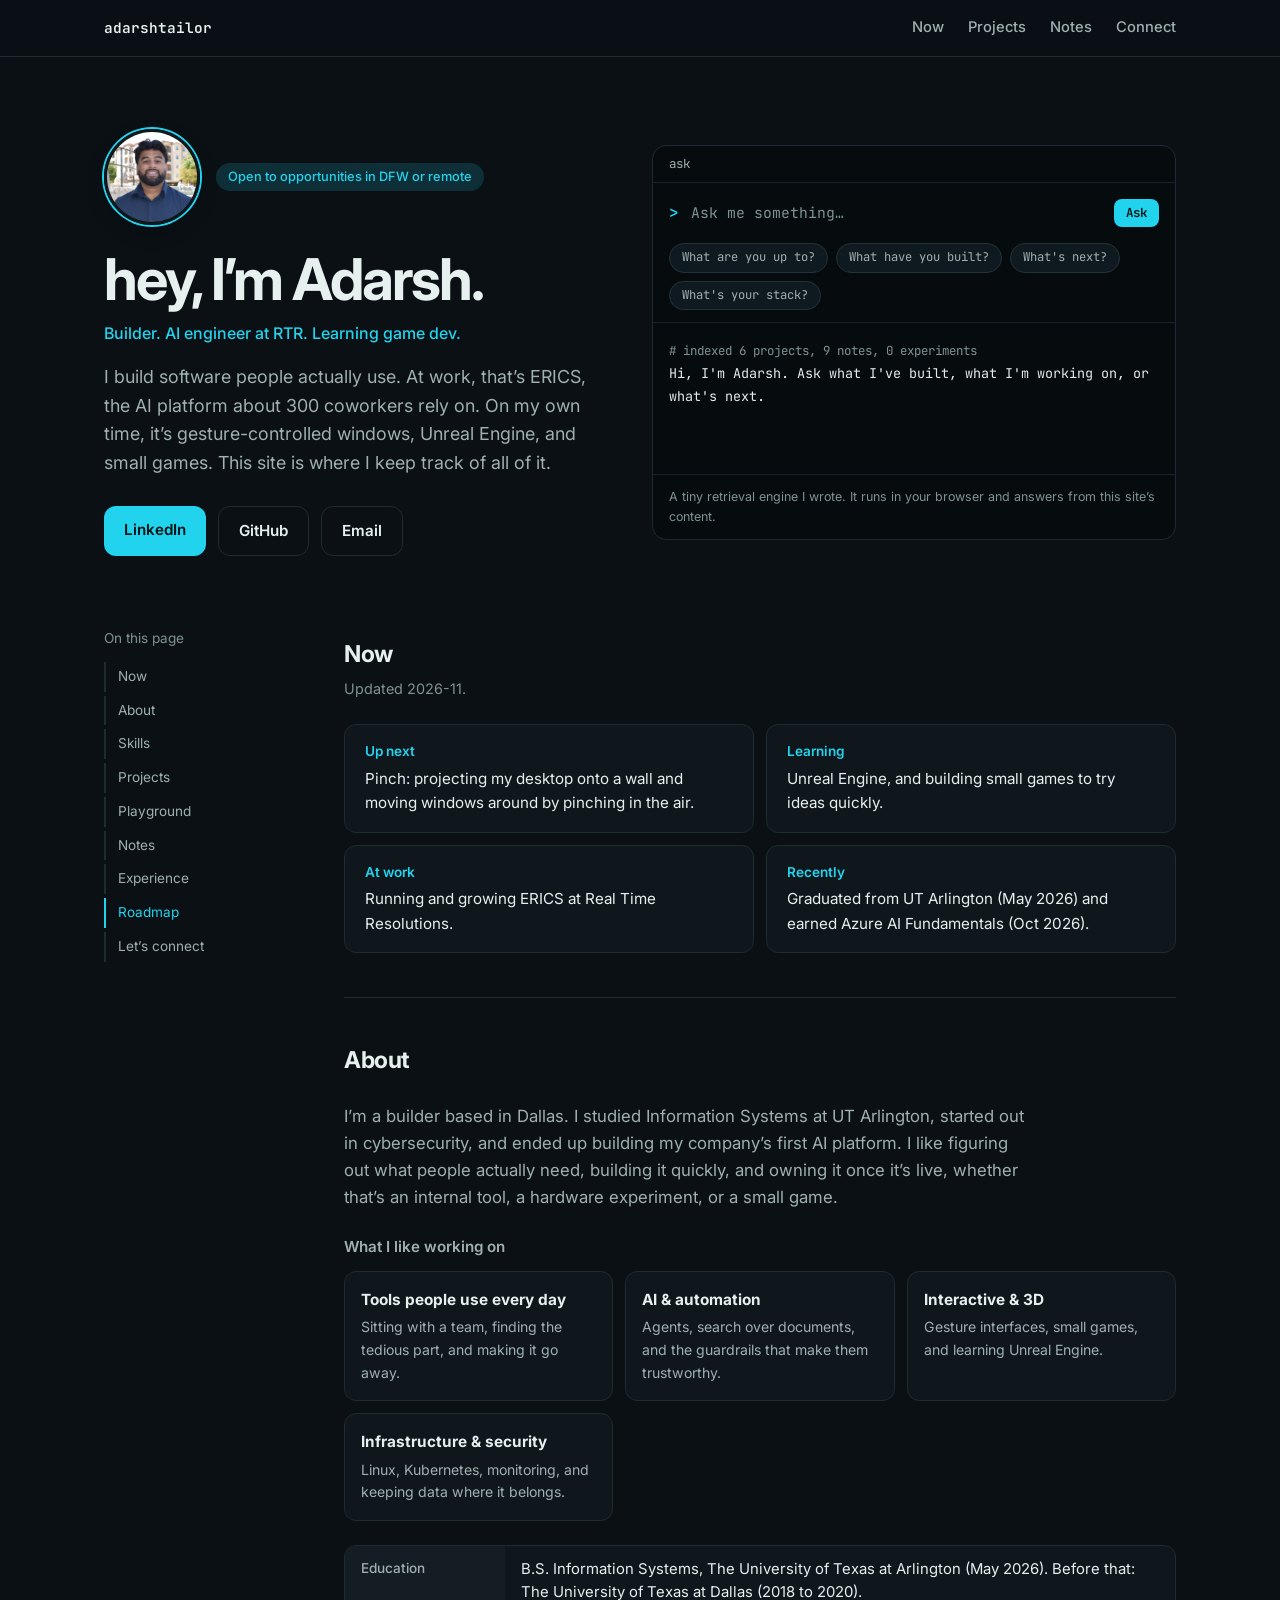
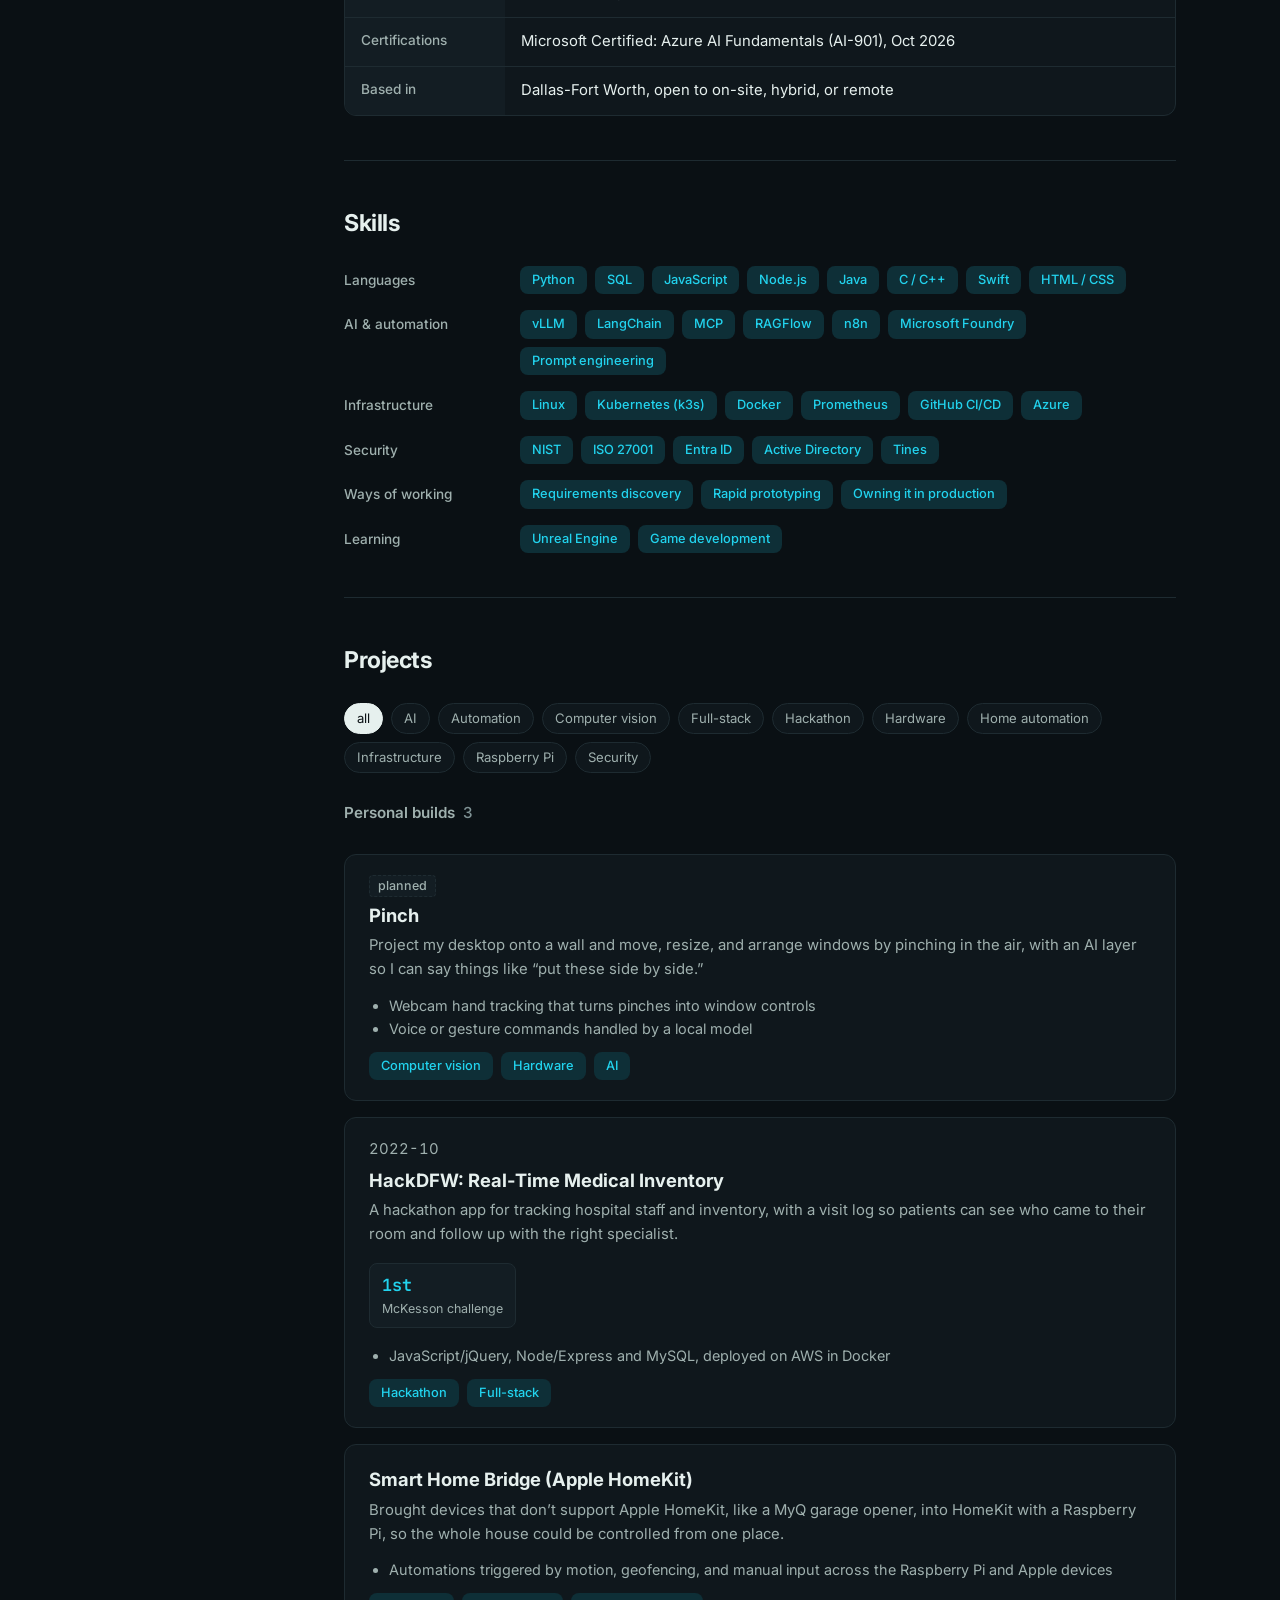
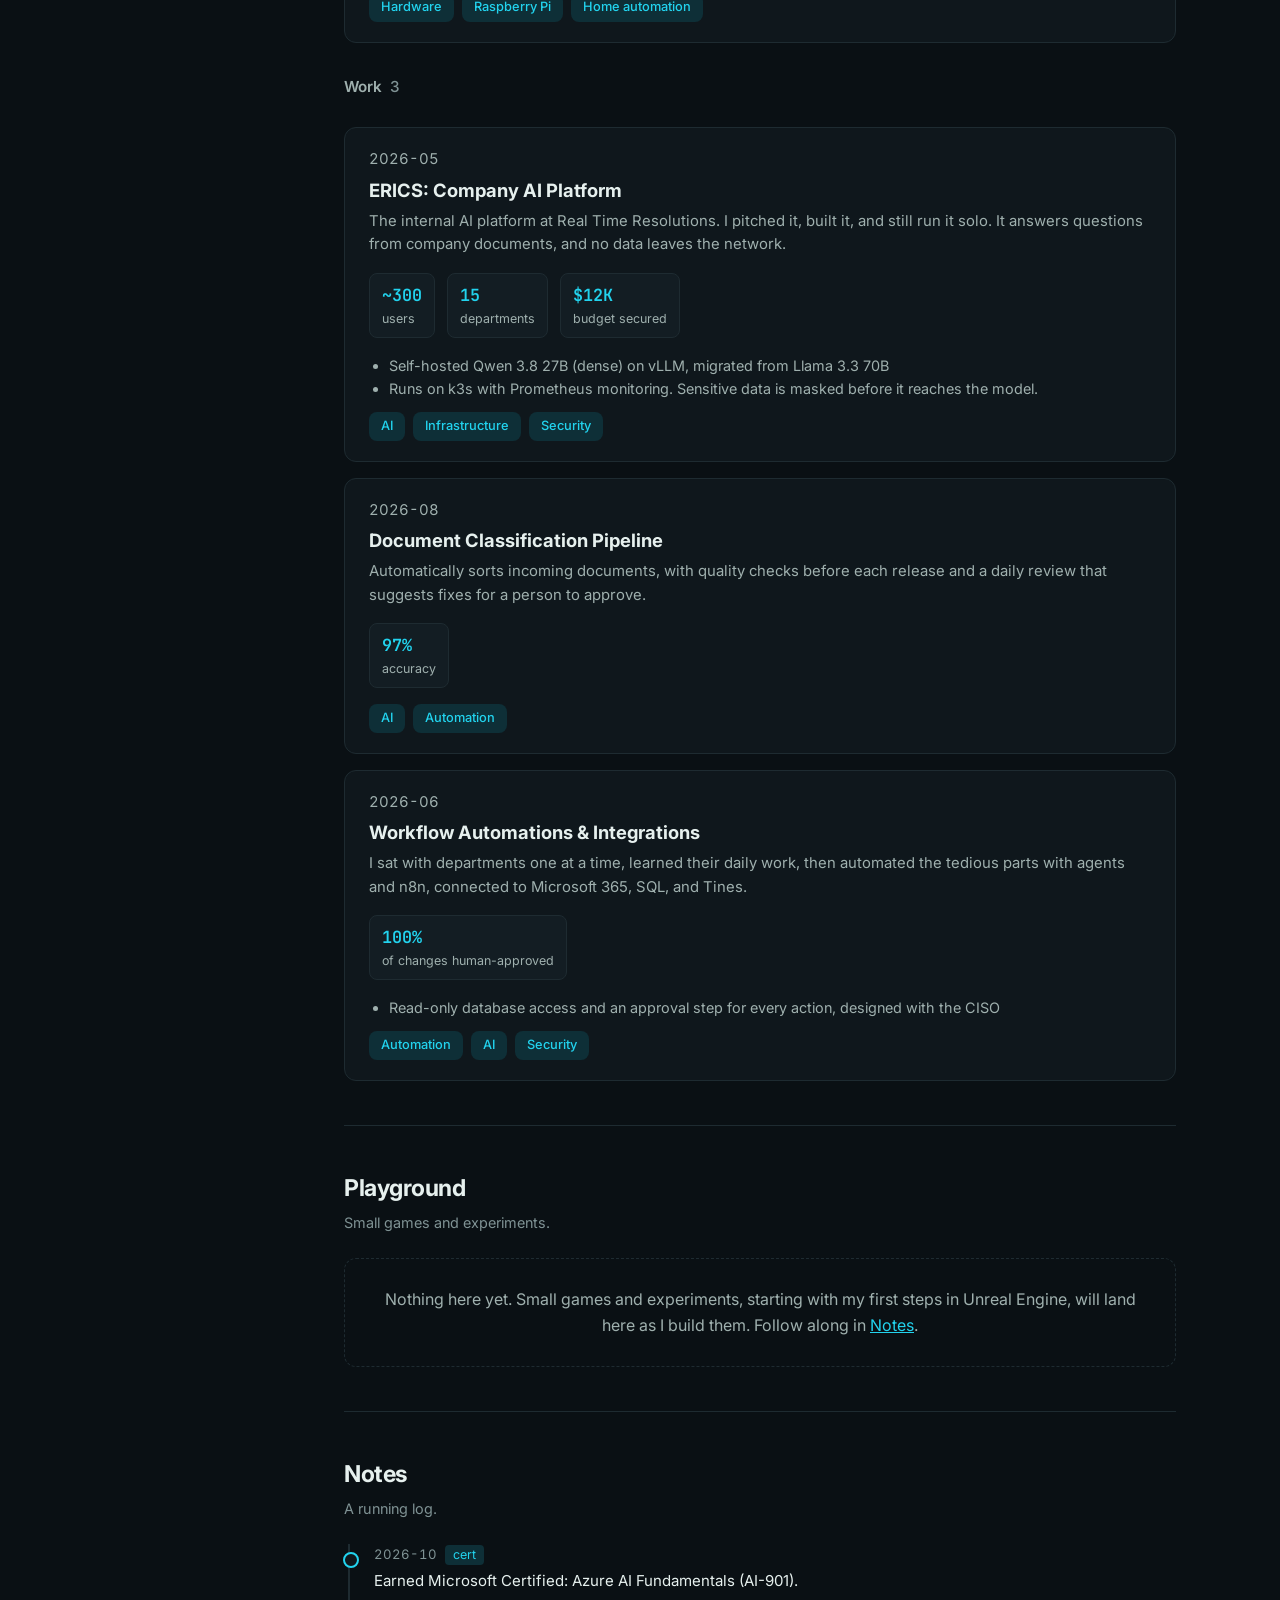
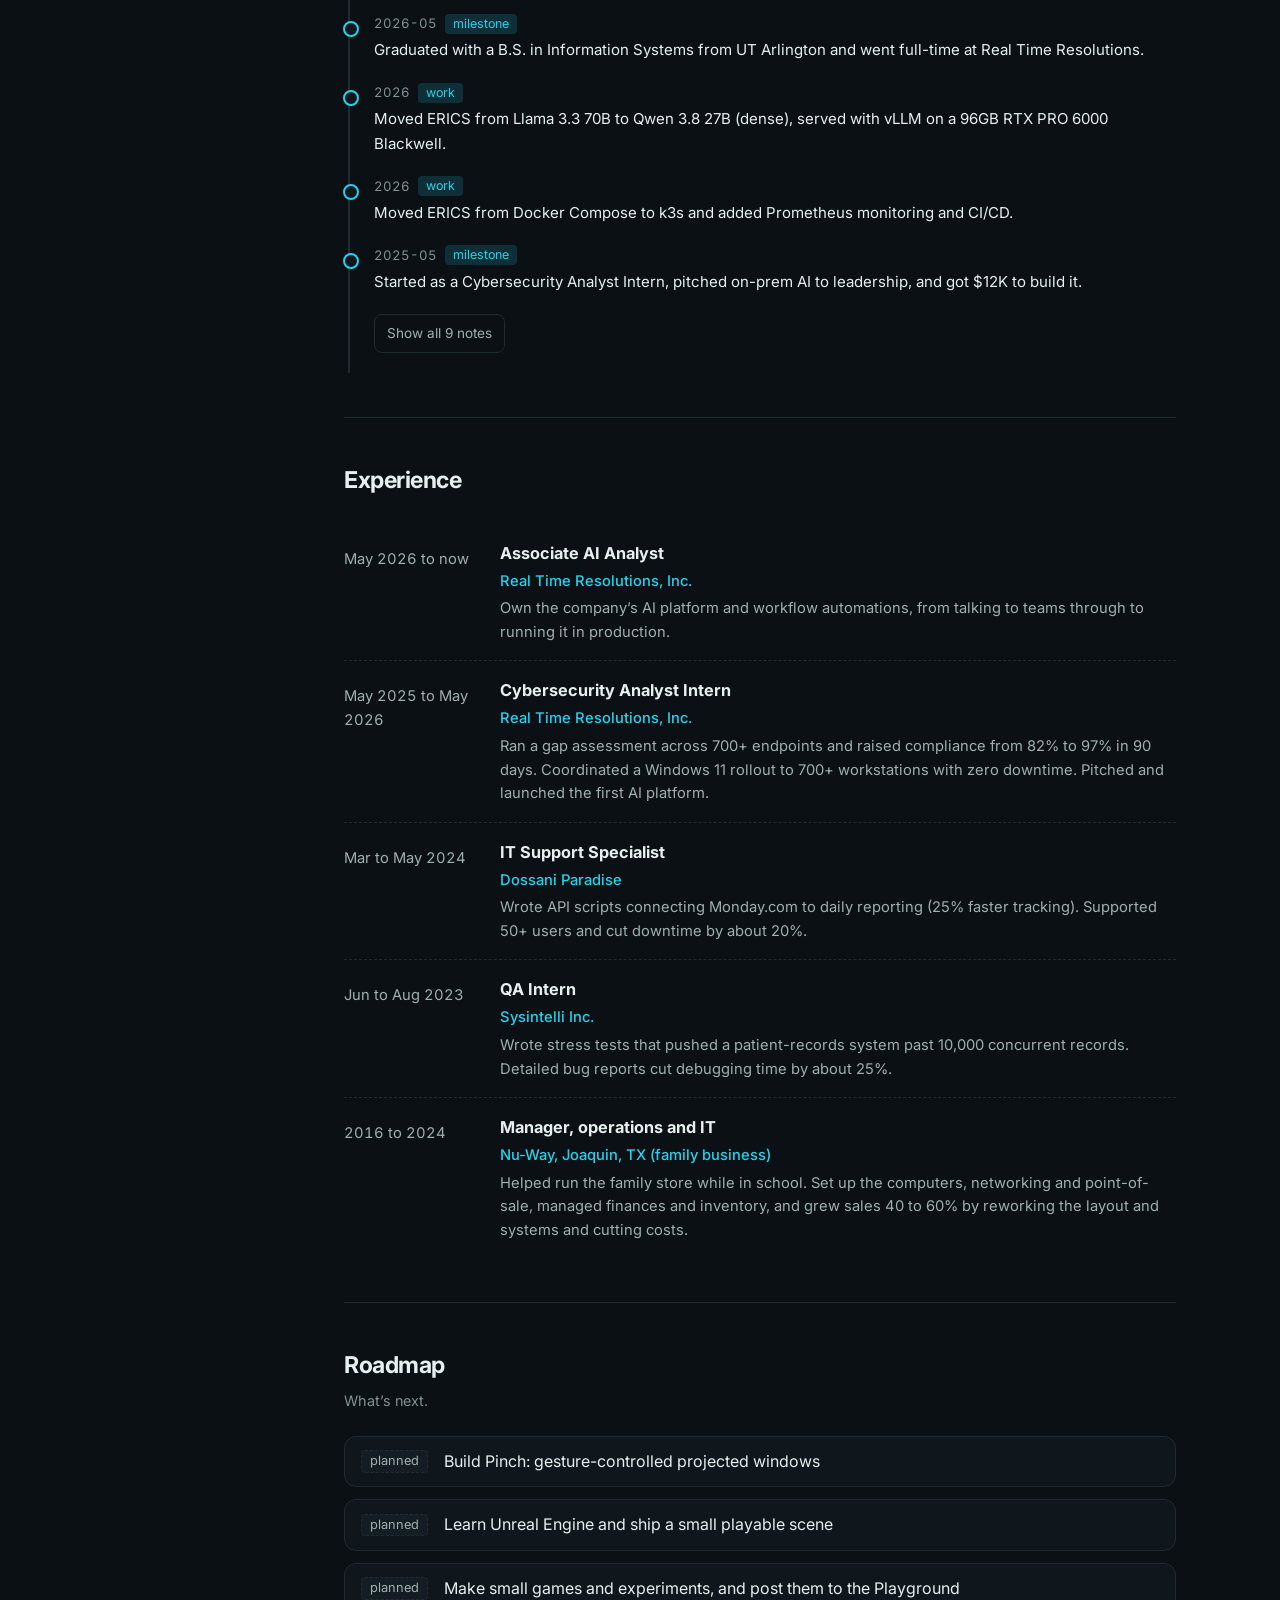
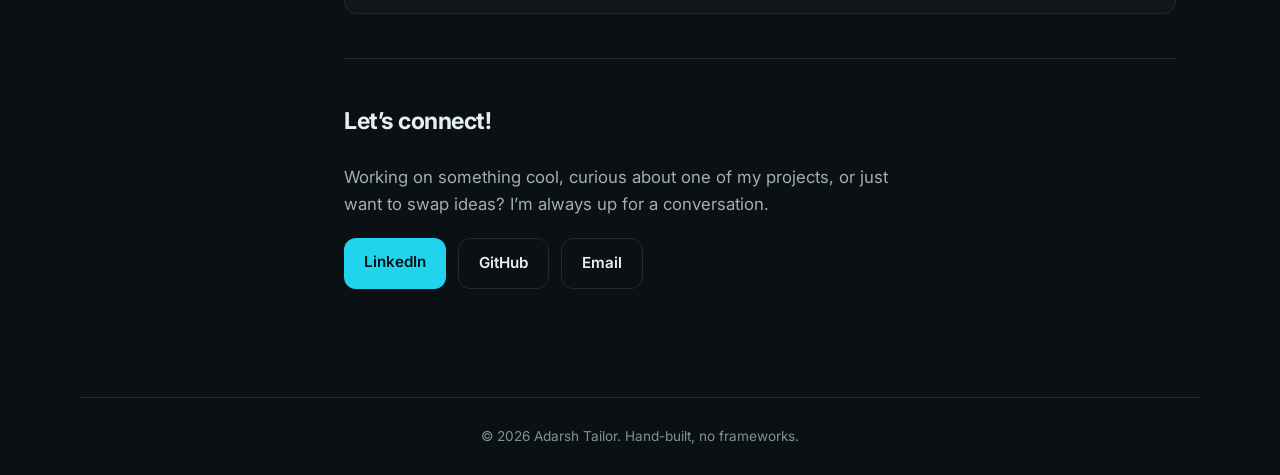
==== template.html @ b3901b2b "Personal site: projects, notes, and what I'm building Plain HTML/CSS/JS. Content lives in data.js; `" ====
<!DOCTYPE html>
<html lang="en">
<head>
  <meta charset="UTF-8" />
  <meta name="theme-color" content="#0a1014" />
  <meta name="viewport" content="width=device-width, initial-scale=1.0" />
  <title>Adarsh Tailor</title>
  <meta name="description" content="What I’ve built, what I’m building, and notes along the way." />
  <link rel="preconnect" href="https://fonts.googleapis.com" />
  <link rel="preconnect" href="https://fonts.gstatic.com" crossorigin />
  <link href="https://fonts.googleapis.com/css2?family=Inter:wght@400;500;600;700&family=JetBrains+Mono:wght@400;500;600&display=swap" rel="stylesheet" />
  <link rel="stylesheet" href="styles.css" />
</head>
<body>
  <!-- index.html is generated from template.html + data.js by `node build.mjs`. Edit those, not index.html. -->
  <header class="nav">
    <div class="container nav-inner">
      <a href="#top" class="repo" id="repo"></a>
      <nav class="nav-links" aria-label="Main">
        <a href="#now">Now</a>
        <a href="#projects">Projects</a>
        <a href="#notes">Notes</a>
        <span id="nav-extra"></span>
        <a href="#contact">Connect</a>
      </nav>
    </div>
  </header>

  <main id="top">
    <section class="hero container">
      <div class="hero-left">
        <div class="intro-row">
          <span id="photo-slot"></span>
          <p class="pill pill-status" id="status"></p>
        </div>
        <h1 id="name"></h1>
        <p class="headline" id="headline"></p>
        <p class="tagline" id="tagline"></p>
        <div class="links contact-actions" id="links"></div>
      </div>

      <div class="console" aria-label="Ask about me">
        <p class="console-bar">ask</p>
        <form class="console-input" id="ask-form">
          <span class="prompt" aria-hidden="true">&gt;</span>
          <input id="ask-input" autocomplete="off" placeholder="Ask me something…" aria-label="Your question" />
          <button type="submit" class="run">Ask</button>
        </form>
        <div class="suggestions" id="suggestions"></div>
        <div class="console-out" id="ask-out" aria-live="polite"></div>
        <p class="console-note">A tiny retrieval engine I wrote. It runs in your browser and answers from this site’s content.</p>
      </div>
    </section>

    <div class="card-layout container">
      <nav class="toc" aria-label="On this page">
        <p class="toc-title">On this page</p>
        <a href="#now">Now</a>
        <a href="#about">About</a>
        <a href="#skills-section">Skills</a>
        <a href="#projects">Projects</a>
        <a href="#playground">Playground</a>
        <a href="#notes">Notes</a>
        <a href="#experience">Experience</a>
        <a href="#roadmap-section">Roadmap</a>
        <a href="#contact">Let’s connect</a>
      </nav>

      <div class="card-body">
        <section id="now" class="section">
          <h2>Now</h2>
          <p class="sub" id="now-updated"></p>
          <div class="now" id="now-list"></div>
        </section>

        <section id="about" class="section">
          <h2>About</h2>
          <p class="lead" id="about-text"></p>
          <p class="lead" id="about-personal"></p>
          <h3 class="group-title">What I like working on</h3>
          <div class="roles" id="focus"></div>
          <div class="background" id="background"></div>
        </section>

        <section id="skills-section" class="section">
          <h2>Skills</h2>
          <div class="skills" id="skills"></div>
        </section>

        <section id="projects" class="section">
          <h2>Projects</h2>
          <div class="filters" id="filters" role="group" aria-label="Filter projects by tag"></div>
          <div class="evals" id="evals"></div>
        </section>

        <section id="playground" class="section">
          <h2>Playground</h2>
          <p class="sub">Small games and experiments.</p>
          <div class="play-grid" id="playground-grid"></div>
        </section>

        <section id="notes" class="section">
          <h2>Notes</h2>
          <p class="sub" id="log-filter-label"></p>
          <ol class="log" id="log"></ol>
        </section>

        <section id="experience" class="section">
          <h2>Experience</h2>
          <ol class="changelog" id="experience-list"></ol>
        </section>

        <section id="roadmap-section" class="section">
          <h2>Roadmap</h2>
          <p class="sub">What’s next.</p>
          <ul class="roadmap" id="roadmap"></ul>
        </section>

        <section id="contact" class="section contact">
          <h2>Let’s connect!</h2>
          <p id="contact-blurb"></p>
          <div class="contact-actions" id="connect-links"></div>
        </section>
      </div>
    </div>
  </main>

  <footer class="footer container" id="footer"></footer>

  <script src="data.js"></script>
  <script src="render.js"></script>
  <script src="script.js"></script>
</body>
</html>
---- styles.css ----
/* Hallmark · checked: 2026-11-26 · genre: editorial (inferred)
 * floor: 0 FAIL · fixed: 13 (7a, 19, 20, 26a, 34, 40, 47a, 48, 50, 62, 63, 67, 76) · reflex fixed: 24b, 26b, 38iii, 64 · structural: printed (9, 42, 58, 59, 78)
 * built: the project · redesign: polish · v2.0.0 */
/* Hallmark · waive 47b · one frame, the working ask box inside · the console answers real questions from this site's own projects and notes */
/* Hallmark · dismissed 46a · "25% faster" is Adarsh's own figure from his résumé (Monday.com reporting at Dossani Paradise) */
/* Hallmark · answered F7 · the cards are one family on purpose: now, roles, projects and roadmap share a surface so the page reads as one notebook */
/* Hallmark · dropped nav-resume · now rendered inside #nav-extra so build.mjs can bake it; the same résumé link, shown when resumeUrl is set */
/* Hallmark · dropped photo · now rendered inside #photo-slot so build.mjs can bake it; the same profile image with its alt text */

:root {
  /* One theme: deep navy-black + electric cyan. Change --accent to recolor the site. */
  --bg: #0a1014;
  --surface: #0f171c;
  --sunken: #131d23;
  --text: #e6f0ee;
  --muted: #9fb0ae;
  --faint: #7f9294;
  --border: #1e2b31;
  --accent: #22d3ee;   /* ← the one color to change (electric cyan) */
  --accent-soft: color-mix(in srgb, var(--accent) 16%, var(--bg));
  --accent-line: color-mix(in srgb, var(--accent) 35%, var(--bg));
  --accent-ink: #041316;            /* text on a solid accent fill */
  --focus: var(--accent);
  --good: var(--accent);
  --good-soft: var(--accent-soft);

  /* The ask box */
  --console: #060b0e;
  --console-text: #e2ece9;
  --console-bright: #f1fbfd;
  --console-line: #17222a;
  --console-edge: #1c2a33;
  --console-muted: #9fb0ae;
  --console-dim: #7f9294;
  --console-chip: #0f1a20;
  --console-chip-line: #22323b;

  --shadow: rgb(2 6 8 / 0.45);
  --radius: 12px;
  --font-body: "Inter", system-ui, -apple-system, sans-serif;
  --font-mono: "JetBrains Mono", ui-monospace, Menlo, monospace;
  color-scheme: dark;
}

* { box-sizing: border-box; margin: 0; padding: 0; }
html, body { overflow-x: clip; }
html { scroll-behavior: smooth; scroll-padding-top: 76px; scrollbar-color: var(--border) var(--bg); }
body {
  font-family: var(--font-body);
  background: var(--bg); color: var(--text);
  line-height: 1.6; -webkit-font-smoothing: antialiased;
  caret-color: var(--accent);
}
a { color: inherit; }
h1, h2, h3, h4 { text-wrap: balance; overflow-wrap: break-word; min-width: 0; }
time, .metric dd, .rm-status { font-variant-numeric: tabular-nums; }
.container { max-width: 1120px; margin: 0 auto; padding: 0 24px; }
:empty:is(#about-personal, #nav-extra, #photo-slot) { display: none; }
::selection { background: var(--accent); color: var(--accent-ink); }

/* Focus: instant, visible on every interactive element */
:where(a, button, input, [tabindex]):focus-visible { outline: 2px solid var(--focus); outline-offset: 2px; border-radius: 4px; }
/* Pressed and disabled */
:where(.btn, .filter, .run, .suggestions button, .log-more):active { transform: translateY(1px); }
button:disabled { opacity: .5; cursor: not-allowed; }

/* NAV */
.nav {
  position: sticky; top: 0; z-index: 20;
  background: color-mix(in srgb, var(--bg) 85%, transparent);
  backdrop-filter: blur(10px); border-bottom: 1px solid var(--border);
}
.nav-inner { display: flex; justify-content: space-between; align-items: center; height: 56px; }
.repo { text-decoration: none; font-size: .9rem; font-weight: 600; font-family: var(--font-mono); }
.nav-links { display: flex; gap: 24px; align-items: center; }
.nav-links a { text-decoration: none; color: var(--muted); font-size: .92rem; font-weight: 500; white-space: nowrap; }
.nav-links a:hover { color: var(--text); }

/* HERO */
.hero {
  display: grid; grid-template-columns: minmax(0, 1fr) minmax(0, 1.05fr); gap: 48px; align-items: center;
  padding-top: 72px; padding-bottom: 72px;
}
.intro-row { display: flex; align-items: center; gap: 16px; margin-bottom: 24px; flex-wrap: wrap; }
.avatar {
  width: 96px; height: 96px; border-radius: 50%; object-fit: cover; display: block;
  border: 3px solid var(--surface);
  box-shadow: 0 0 0 2px var(--accent), 0 8px 24px -8px var(--shadow);
}
.pill {
  font-size: .8rem; padding: 4px 12px; border-radius: 999px;
  color: var(--good); background: var(--good-soft); font-weight: 500;
}
.hero h1 { font-size: clamp(2.4rem, 5.5vw, 3.6rem); line-height: 1.05; letter-spacing: -.035em; }
.headline { color: var(--accent); font-size: 1rem; font-weight: 500; margin-top: 12px; }
.tagline { font-size: 1.12rem; color: var(--muted); margin-top: 16px; max-width: 520px; }
.links { margin-top: 28px; }

/* ASK BOX: the one monospace surface, because it is a real input console */
.console {
  background: var(--console); color: var(--console-text); border-radius: 14px;
  border: 1px solid var(--console-edge); overflow: hidden;
  font-family: var(--font-mono);
}
.console-bar { padding: 8px 16px; font-size: .78rem; color: var(--console-muted); border-bottom: 1px solid var(--console-line); }
.console-input { display: flex; align-items: center; gap: 12px; padding: 16px 16px 8px; }
.prompt { color: var(--accent); font-weight: 600; }
.console-input input {
  flex: 1; min-width: 0; background: transparent; border: 0; color: var(--console-bright);
  font: inherit; font-size: .92rem;
}
.console-input input::placeholder { color: var(--console-dim); }
.run {
  background: var(--accent); color: var(--accent-ink); border: 0; border-radius: 8px;
  padding: 4px 12px; font: inherit; font-size: .78rem; font-weight: 600; cursor: pointer;
}
.suggestions { display: flex; flex-wrap: wrap; gap: 8px; padding: 8px 16px 12px; }
.suggestions button {
  background: var(--console-chip); color: var(--console-muted); border: 1px solid var(--console-chip-line); border-radius: 999px;
  font: inherit; font-size: .76rem; padding: 4px 12px; cursor: pointer;
}
.suggestions button:hover { border-color: var(--accent); color: var(--console-bright); }
.console-out {
  min-height: 152px; max-height: 300px; overflow-y: auto;
  padding: 16px; border-top: 1px solid var(--console-line); font-size: .84rem; line-height: 1.7;
  white-space: pre-wrap;
}
.console-out .q { color: var(--console-muted); }
.console-out .meta { color: var(--console-dim); font-size: .78rem; }
.console-out .cursor { display: inline-block; width: 8px; height: 1em; background: var(--accent); vertical-align: -2px; animation: blink 1s steps(1) infinite; }
@keyframes blink { 50% { opacity: 0; } }
.console-out .refs { display: flex; gap: 8px; flex-wrap: wrap; margin-top: 12px; white-space: normal; }
.console-out .refs a {
  color: var(--accent); text-decoration: none; border: 1px solid var(--accent-line); border-radius: 8px;
  padding: 2px 8px; font-size: .78rem;
}
.console-out .refs a:hover { background: var(--accent-soft); }
.console-note { font-family: var(--font-body); font-size: .78rem; color: var(--console-dim); padding: 12px 16px; border-top: 1px solid var(--console-line); }

/* PAGE LAYOUT */
.card-layout { display: grid; grid-template-columns: 192px minmax(0, 1fr); gap: 48px; padding-bottom: 64px; }
.toc {
  position: sticky; top: 88px; align-self: start;
  display: flex; flex-direction: column; gap: 4px; font-size: .85rem;
}
.toc-title { color: var(--faint); margin-bottom: 8px; }
.toc a { text-decoration: none; color: var(--muted); padding: 4px 12px; border-left: 2px solid var(--border); }
.toc a:hover, .toc a.active { color: var(--accent); border-left-color: var(--accent); }

.section { padding: 44px 0; border-top: 1px solid var(--border); }
.section:first-child { border-top: 0; padding-top: 8px; }
.section h2 { font-size: 1.45rem; letter-spacing: -.02em; margin-bottom: 24px; }
.section h2:has(+ .sub) { margin-bottom: 4px; }
.sub { font-size: .9rem; color: var(--faint); margin-bottom: 24px; }
.sub a { color: var(--accent); }
.lead { color: var(--muted); font-size: 1.05rem; max-width: 680px; margin-bottom: 24px; }
.chips { display: flex; flex-wrap: wrap; gap: 8px; }
.chip { font-size: .8rem; padding: 4px 12px; border-radius: 8px; background: var(--accent-soft); color: var(--accent); font-weight: 500; }

/* NOW */
.now { display: grid; grid-template-columns: repeat(2, minmax(0, 1fr)); gap: 12px; }
.now-item { background: var(--surface); border: 1px solid var(--border); border-radius: var(--radius); padding: 16px 20px; }
.now-item .k { font-size: .85rem; font-weight: 600; color: var(--accent); }
.now-item p { margin-top: 4px; font-size: .95rem; }

/* ABOUT */
.group-title { font-size: .95rem; font-weight: 600; color: var(--muted); margin: 8px 0 12px; }
.group-title .count { color: var(--faint); font-weight: 500; margin-left: 4px; }
.roles { display: grid; grid-template-columns: repeat(auto-fill, minmax(232px, 1fr)); gap: 12px; }
.role { background: var(--surface); border: 1px solid var(--border); border-radius: var(--radius); padding: 16px; }
.role h4 { font-size: .96rem; margin-bottom: 4px; }
.role p { color: var(--muted); font-size: .88rem; }
.background { margin-top: 24px; }
.kv { display: grid; grid-template-columns: 160px minmax(0, 1fr); border: 1px solid var(--border); border-radius: var(--radius); overflow: hidden; background: var(--surface); }
.kv dt, .kv dd { padding: 12px 16px; border-bottom: 1px solid var(--border); font-size: .93rem; }
.kv dt:last-of-type, .kv dd:last-of-type { border-bottom: 0; }
.kv dt { background: var(--sunken); color: var(--muted); font-size: .85rem; font-weight: 500; }

/* SKILLS */
.skills { display: grid; gap: 16px; }
.skill-row { display: grid; grid-template-columns: 160px minmax(0, 1fr); gap: 16px; align-items: start; }
.skill-row .k { font-size: .85rem; font-weight: 500; color: var(--muted); padding-top: 4px; }

/* FILTERS */
.filters { display: flex; gap: 8px; flex-wrap: wrap; margin-bottom: 20px; }
.filter {
  border: 1px solid var(--border); background: var(--surface); color: var(--muted);
  padding: 4px 12px; border-radius: 999px; cursor: pointer; font: inherit; font-size: .82rem;
}
.filter:hover { color: var(--text); }
.filter.active { background: var(--text); color: var(--bg); border-color: var(--text); }

/* PROJECTS */
.evals { display: grid; gap: 16px; }
.evals .group-title:not(:first-child) { margin-top: 16px; }
.eval {
  background: var(--surface); border: 1px solid var(--border); border-radius: var(--radius);
  display: grid; grid-template-columns: 240px minmax(0, 1fr); overflow: hidden;
  transition: border-color .2s, box-shadow .2s;
}
.eval.no-img { grid-template-columns: minmax(0, 1fr); }
.eval:hover { border-color: var(--accent-line); }
.eval.flash { box-shadow: 0 0 0 3px var(--accent-soft); border-color: var(--accent); }
.eval-img { width: 100%; height: 100%; min-height: 168px; object-fit: cover; background: var(--sunken); display: block; }
.eval-body { padding: 20px 24px; }
.eval-id { font-size: .82rem; color: var(--faint); display: flex; gap: 12px; align-items: center; margin-bottom: 4px; }
.badge { padding: 0 8px; border-radius: 4px; font-size: .78rem; font-weight: 500; }
.badge-planned { background: var(--sunken); color: var(--muted); border: 1px dashed var(--border); }
.badge-in-progress { background: var(--accent-soft); color: var(--accent); }
.eval h3 { font-size: 1.15rem; margin-bottom: 4px; }
.eval p { color: var(--muted); font-size: .93rem; }
.metrics { display: flex; gap: 12px; flex-wrap: wrap; margin: 16px 0; }
.metric { border: 1px solid var(--border); border-radius: 8px; padding: 8px 12px; background: var(--sunken); display: flex; flex-direction: column-reverse; }
.metric dd { font-family: var(--font-mono); font-size: 1.05rem; font-weight: 600; color: var(--good); }
.metric dt { font-size: .78rem; color: var(--muted); }
.eval ul { margin: 12px 0 12px 20px; color: var(--muted); font-size: .9rem; }
.eval .chips { margin-top: 12px; }
.eval-links { display: flex; gap: 16px; margin-top: 12px; flex-wrap: wrap; }
.eval-links a { font-size: .88rem; font-weight: 600; color: var(--accent); text-decoration: none; }
.eval-links a:hover { text-decoration: underline; }

/* PLAYGROUND */
.play-grid { display: grid; grid-template-columns: repeat(auto-fill, minmax(220px, 1fr)); gap: 16px; }
.play { display: block; text-decoration: none; background: var(--surface); border: 1px solid var(--border); border-radius: var(--radius); overflow: hidden; transition: transform .2s, border-color .2s; }
.play[href]:hover { transform: translateY(-4px); border-color: var(--accent); }
.play-img { width: 100%; aspect-ratio: 4/3; object-fit: cover; display: block; }
.play-body { display: flex; flex-direction: column; gap: 4px; padding: 16px; }
.play-body time { font-size: .82rem; color: var(--faint); }
.play-desc { color: var(--muted); font-size: .88rem; margin-bottom: 8px; }
.play-empty { grid-column: 1 / -1; border: 1px dashed var(--border); border-radius: var(--radius); padding: 28px; color: var(--muted); text-align: center; }
.play-empty a { color: var(--accent); }

/* NOTES */
.log { list-style: none; border-left: 2px solid var(--border); margin-left: 4px; }
.log li { position: relative; padding: 0 0 20px 24px; }
.log li::before { content: ""; position: absolute; left: -7px; top: 8px; width: 12px; height: 12px; border-radius: 50%; background: var(--surface); border: 2px solid var(--accent); }
.log li:has(.log-more)::before { display: none; }
.log .when { font-size: .82rem; color: var(--faint); display: flex; gap: 8px; align-items: center; flex-wrap: wrap; }
.log .tag { font-size: .78rem; padding: 0 8px; border-radius: 4px; background: var(--accent-soft); color: var(--accent); }
.log .tag-project { background: var(--good-soft); color: var(--good); }
.log p + p { font-size: .94rem; margin-top: 4px; }
.log-more { background: none; border: 1px solid var(--border); color: var(--muted); border-radius: 8px; padding: 8px 12px; cursor: pointer; font: inherit; font-size: .85rem; }
.log-more:hover { color: var(--text); }

/* EXPERIENCE */
.changelog { list-style: none; }
.changelog li { display: grid; grid-template-columns: 136px minmax(0, 1fr); gap: 20px; padding: 16px 0; border-bottom: 1px dashed var(--border); }
.changelog li:last-child { border-bottom: 0; }
.ver { font-size: .85rem; color: var(--faint); padding-top: 4px; }
.changelog h3 { font-size: 1.02rem; }
.changelog .org { color: var(--accent); font-weight: 500; font-size: .92rem; }
.changelog p { color: var(--muted); font-size: .92rem; margin-top: 4px; }
.changelog .org + p { margin-top: 4px; }

/* ROADMAP */
.roadmap { list-style: none; display: grid; gap: 12px; }
.roadmap li { display: flex; gap: 16px; align-items: center; background: var(--surface); border: 1px solid var(--border); border-radius: 12px; padding: 12px 16px; }
.rm-status { font-variant-numeric: tabular-nums; font-size: .8rem; padding: 0 8px; border-radius: 4px; white-space: nowrap; background: var(--sunken); color: var(--muted); border: 1px dashed var(--border); }
.rm-in-progress { background: var(--accent-soft); color: var(--accent); border-style: solid; border-color: transparent; }
.rm-done { background: var(--good-soft); color: var(--good); border-style: solid; border-color: transparent; }
.roadmap li:has(.rm-done) .rm-item { text-decoration: line-through; color: var(--faint); }

/* CONTACT */
.contact p { color: var(--muted); max-width: 560px; font-size: 1.05rem; margin-bottom: 20px; }
.contact-actions { display: flex; gap: 12px; flex-wrap: wrap; }
.btn { display: inline-block; padding: 12px 20px; border-radius: 12px; font-weight: 600; text-decoration: none; font-size: .95rem; white-space: nowrap; transition: transform .15s; }
.btn-primary { background: var(--accent); color: var(--accent-ink); }
.btn-ghost { border: 1px solid var(--border); background: transparent; color: var(--text); }
.btn-primary:hover { background: color-mix(in srgb, var(--accent) 85%, var(--text)); }
.btn-ghost:hover { border-color: var(--accent); color: var(--accent); }

.footer { padding: 28px 24px; border-top: 1px solid var(--border); color: var(--faint); font-size: .85rem; text-align: center; }

@media (max-width: 900px) {
  .hero { grid-template-columns: minmax(0, 1fr); padding-top: 48px; }
  .card-layout { grid-template-columns: minmax(0, 1fr); }
  .toc { display: none; }
  .eval { grid-template-columns: minmax(0, 1fr); }
  .eval-img { min-height: 160px; max-height: 200px; }
}
@media (max-width: 560px) {
  .now, .kv, .skill-row { grid-template-columns: minmax(0, 1fr); }
  .kv dt { border-bottom: 0; padding-bottom: 4px; }
  .changelog li { grid-template-columns: minmax(0, 1fr); gap: 4px; }
  .nav-links { gap: 16px; }
  .nav-links a:not([href="#contact"]):not([href="#projects"]) { display: none; }
  .avatar { width: 80px; height: 80px; }
}
@media (prefers-reduced-motion: reduce) {
  html { scroll-behavior: auto; }
  .console-out .cursor { animation: none; }
  .btn, .play, .eval { transition: none; }
  :where(.btn, .filter, .run, .suggestions button, .log-more):active, .play[href]:hover { transform: none; }
}
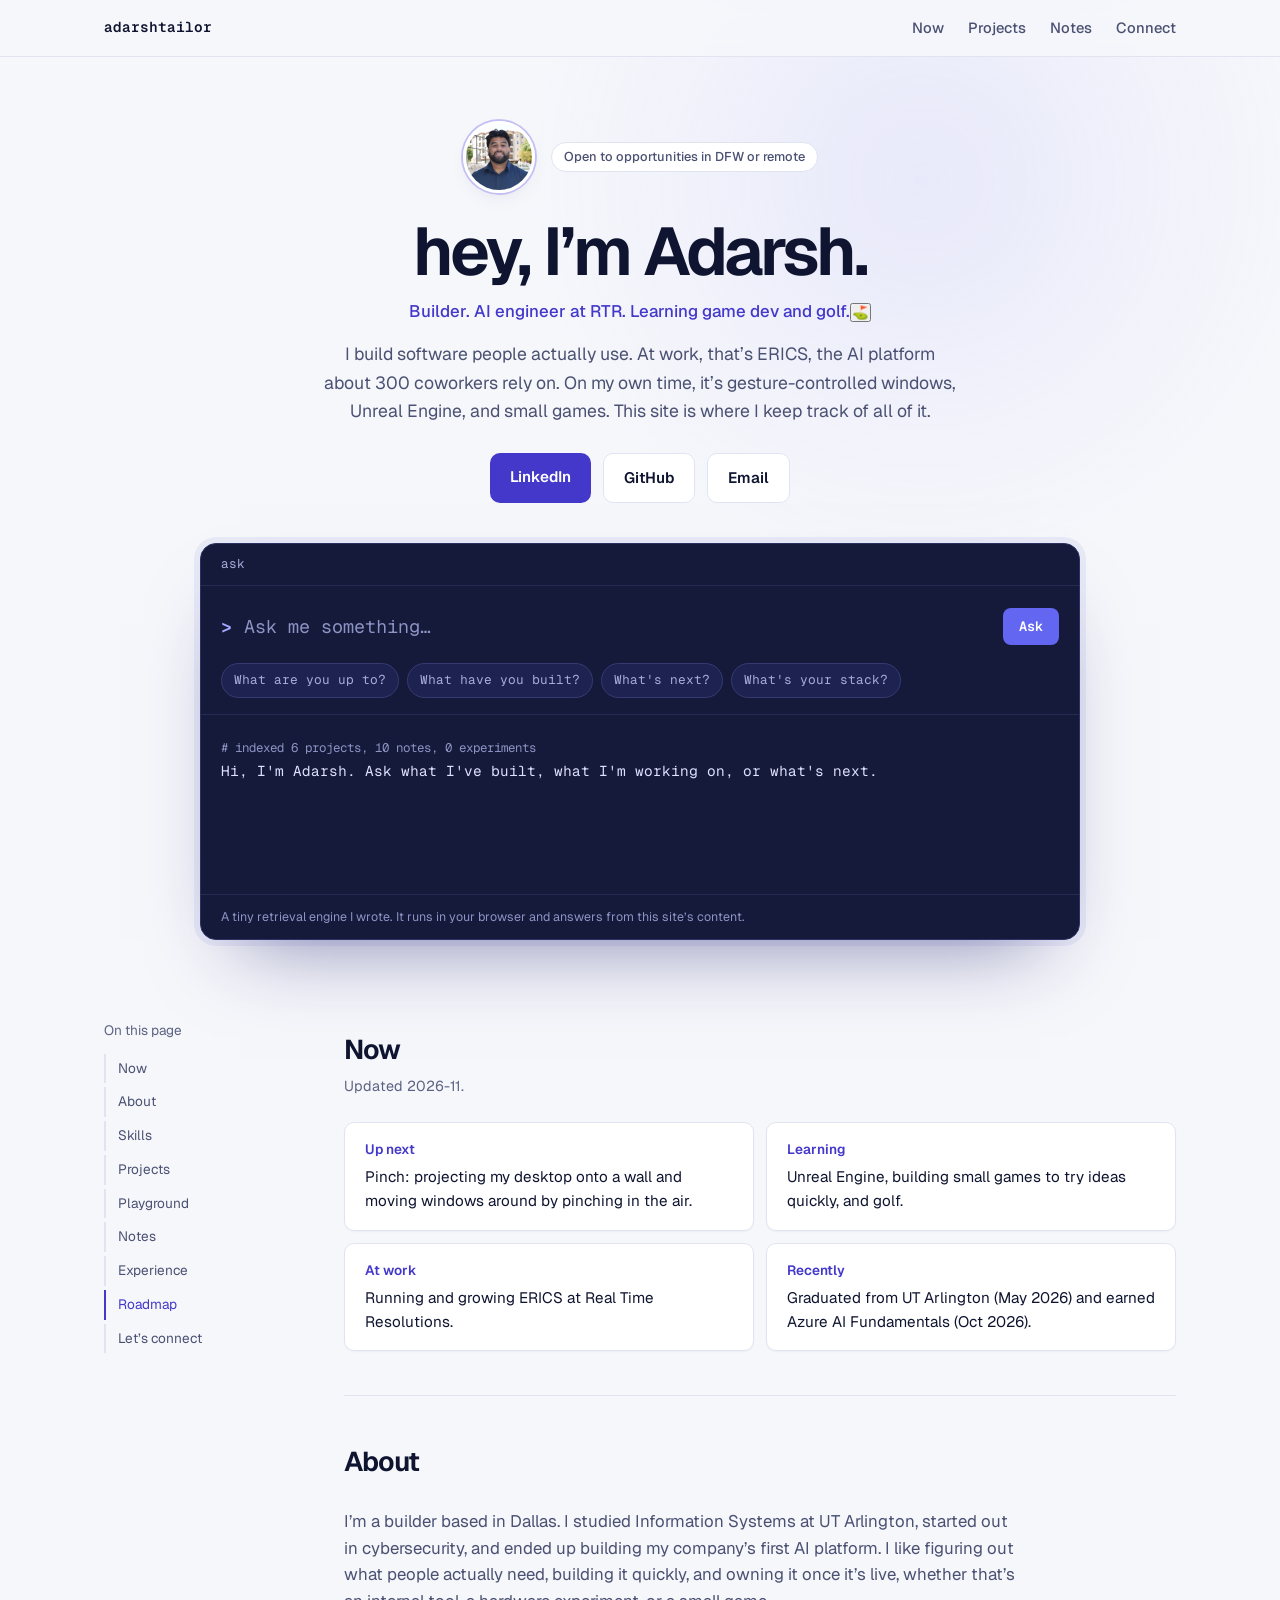
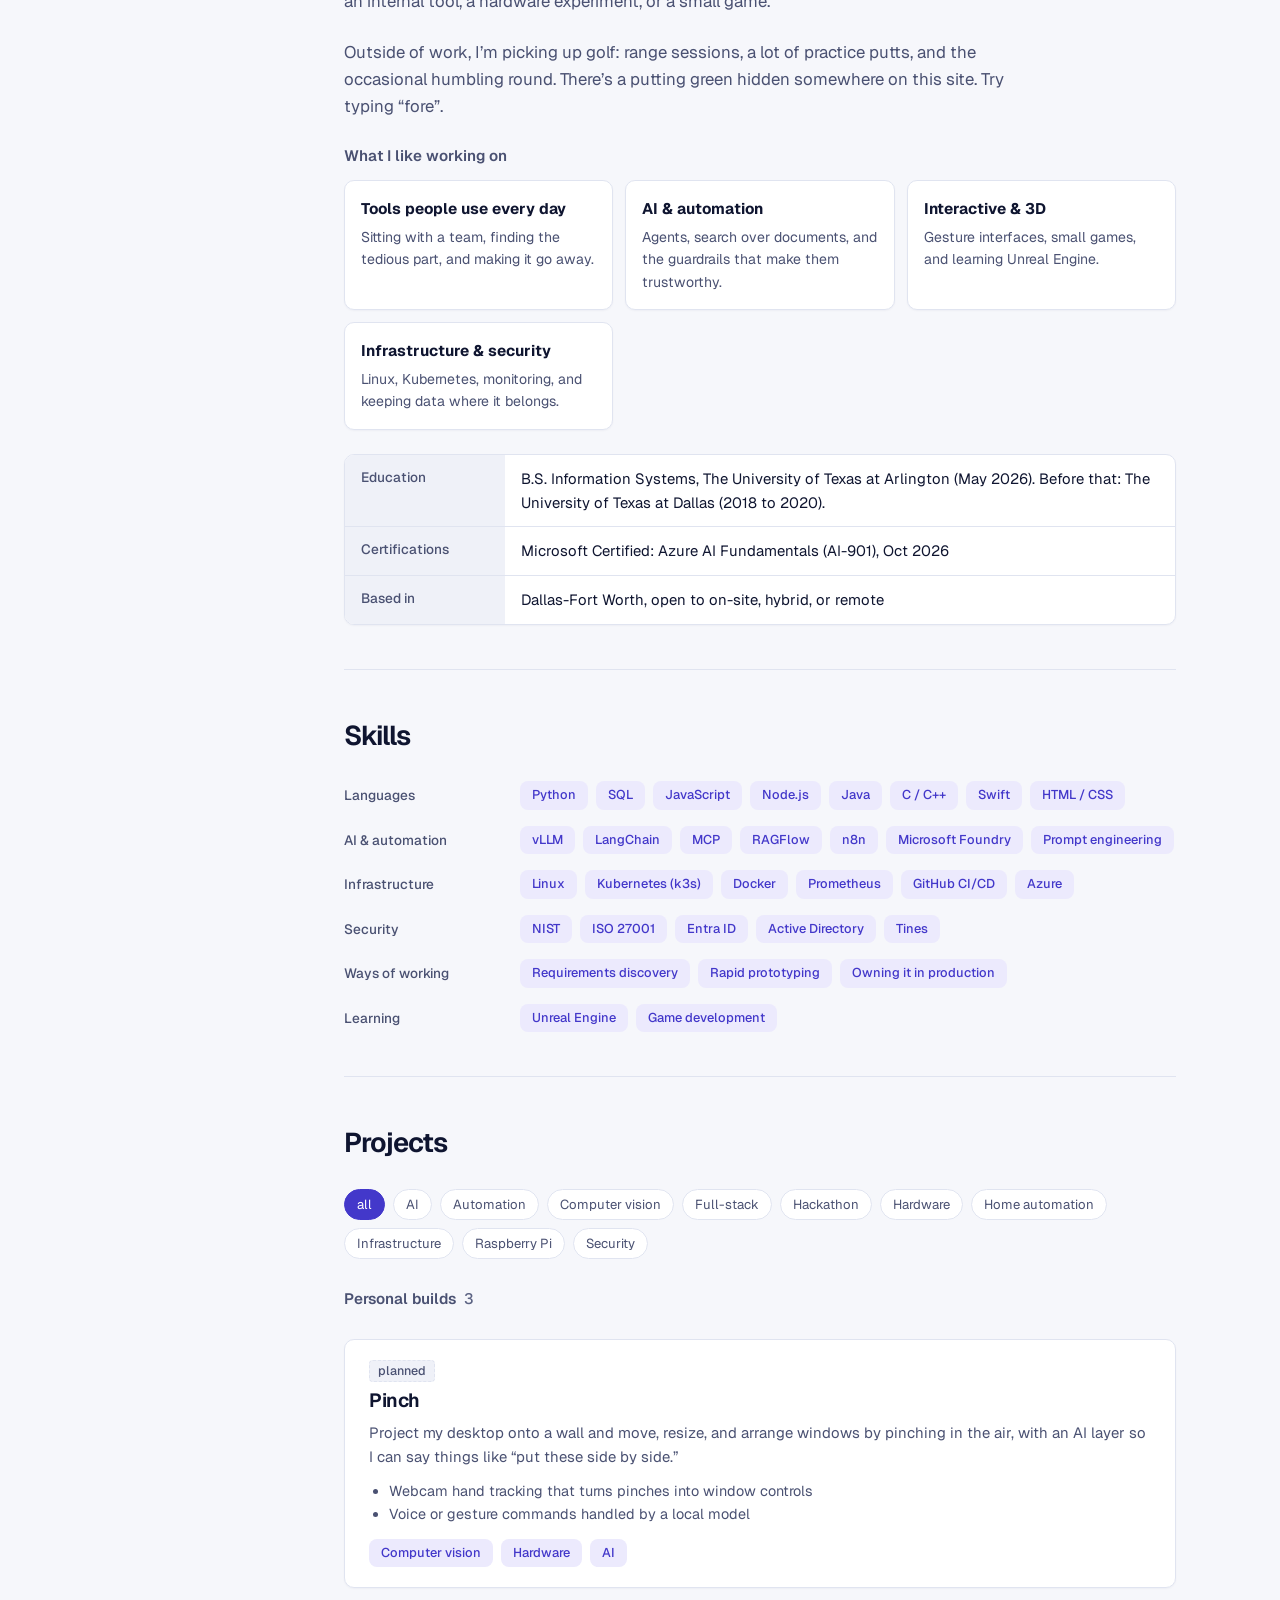
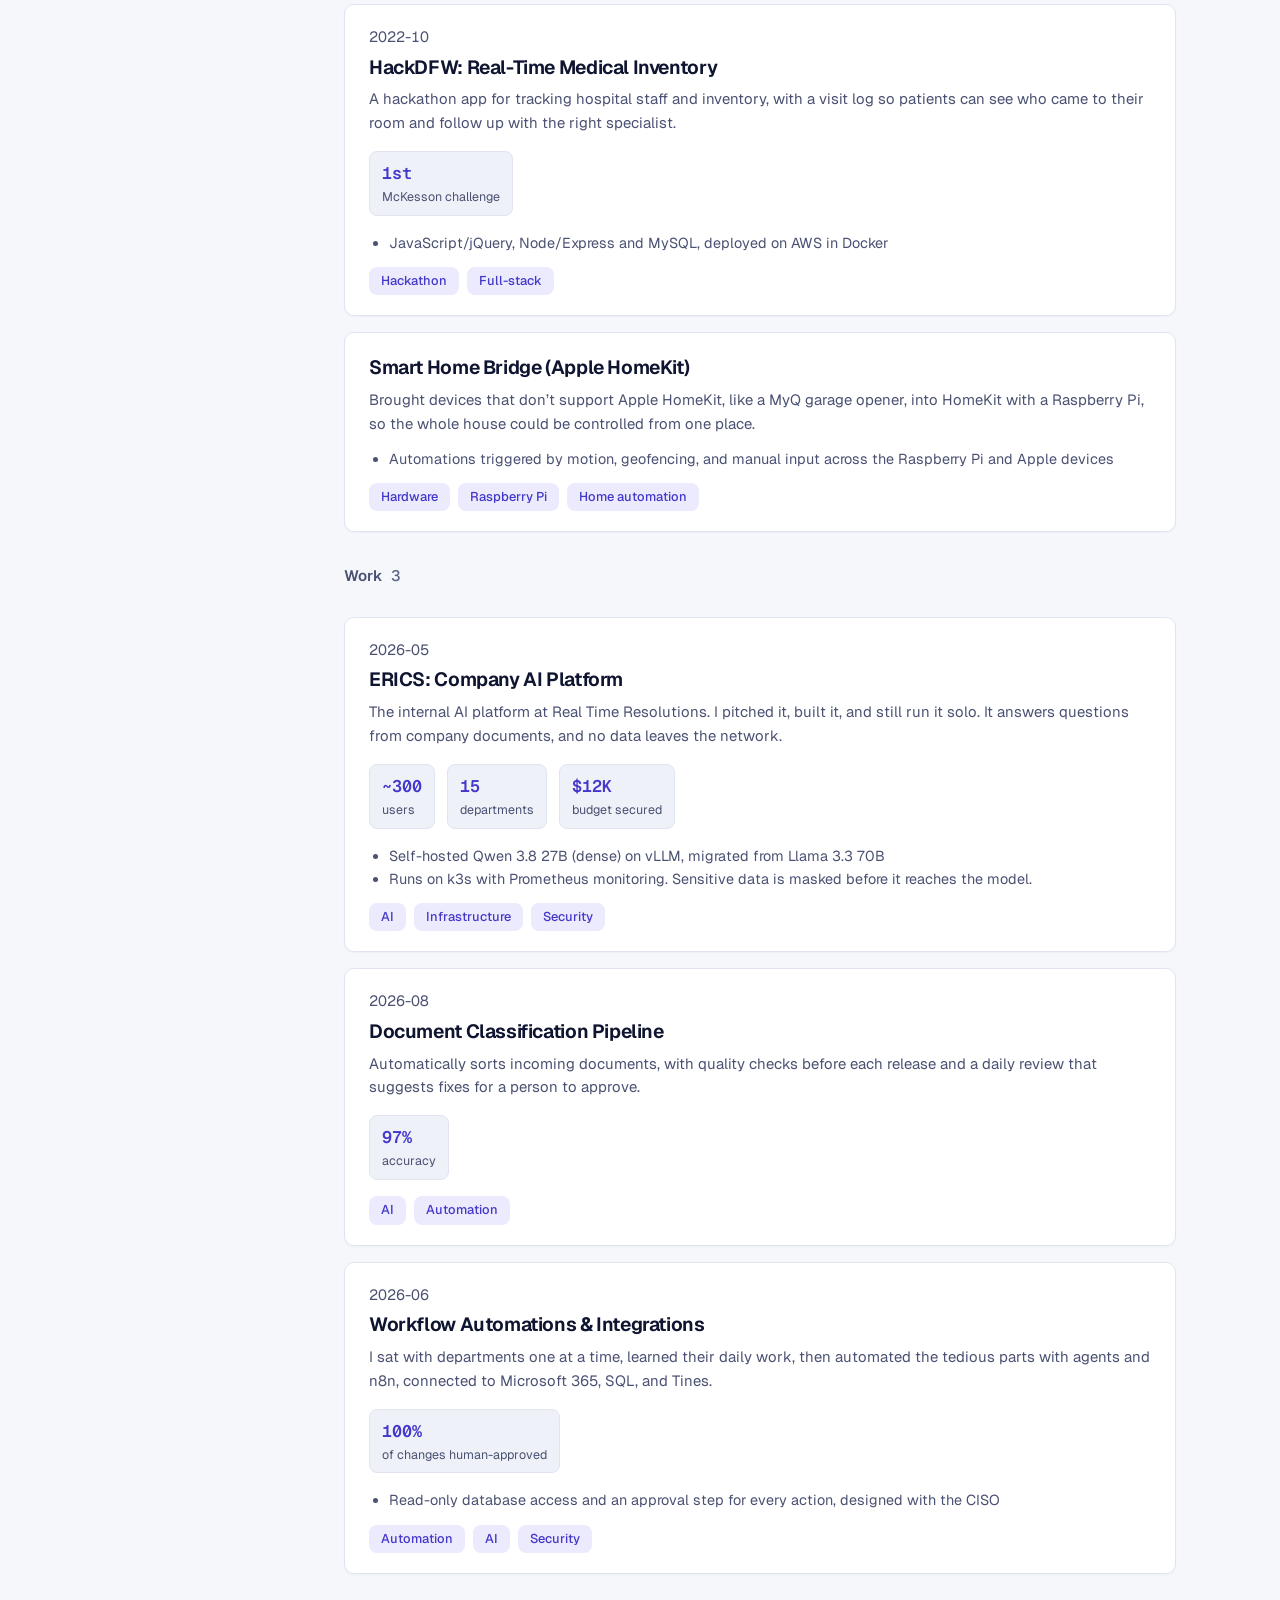
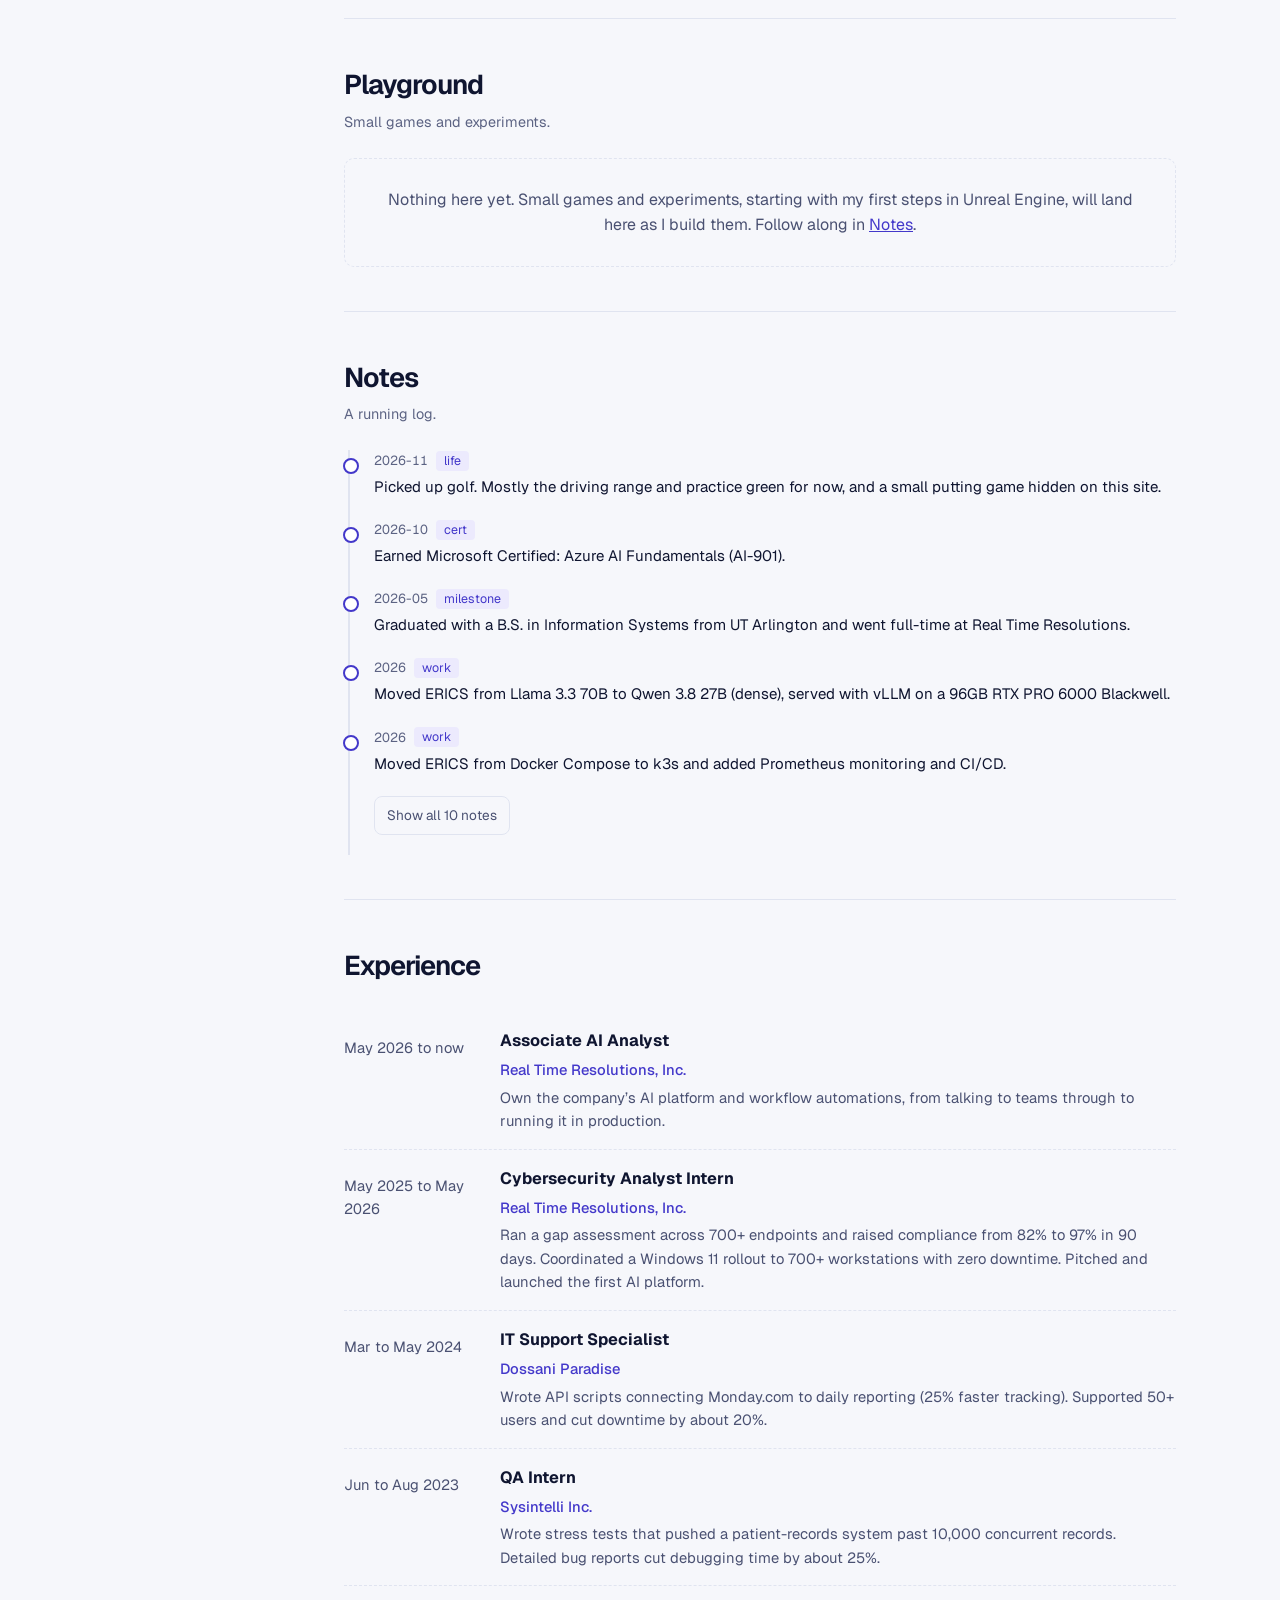
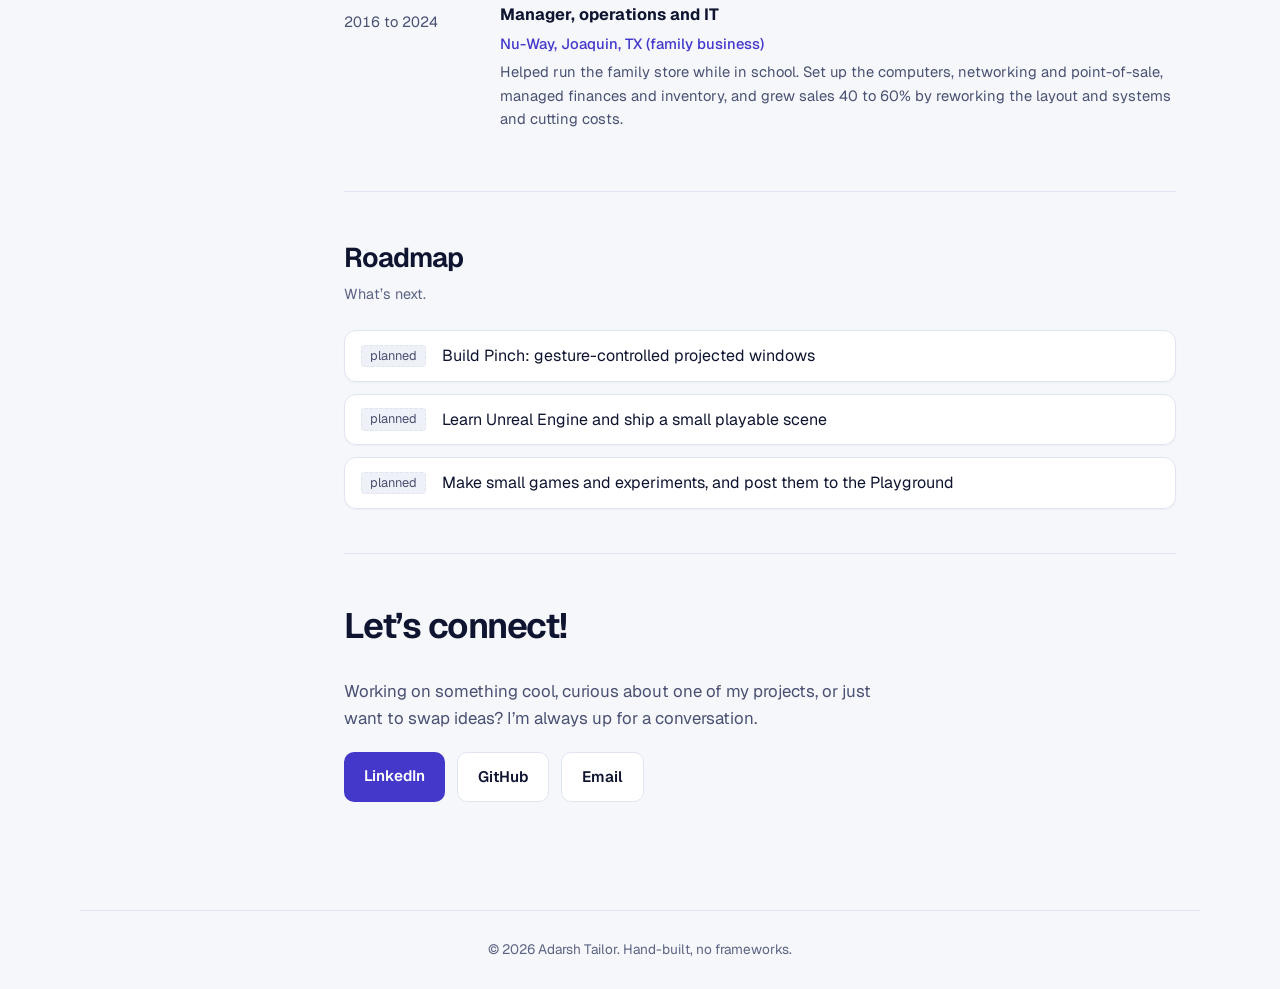
==== commit 83236104: "Redesign: console-first layout, system light/dark, golf - Make the ask box the hero: short centered " ====
--- a/template.html
+++ b/template.html
@@ -2,17 +2,19 @@
 <html lang="en">
 <head>
   <meta charset="UTF-8" />
-  <meta name="theme-color" content="#0a1014" />
+  <meta name="theme-color" content="#f6f7fb" media="(prefers-color-scheme: light)" />
+  <meta name="theme-color" content="#0b0e1d" media="(prefers-color-scheme: dark)" />
   <meta name="viewport" content="width=device-width, initial-scale=1.0" />
   <title>Adarsh Tailor</title>
   <meta name="description" content="What I’ve built, what I’m building, and notes along the way." />
   <link rel="preconnect" href="https://fonts.googleapis.com" />
   <link rel="preconnect" href="https://fonts.gstatic.com" crossorigin />
-  <link href="https://fonts.googleapis.com/css2?family=Inter:wght@400;500;600;700&family=JetBrains+Mono:wght@400;500;600&display=swap" rel="stylesheet" />
+  <link href="https://fonts.googleapis.com/css2?family=Geist:wght@400;500;600;700&family=Geist+Mono:wght@400;500;600&display=swap" rel="stylesheet" />
   <link rel="stylesheet" href="styles.css" />
 </head>
 <body>
   <!-- index.html is generated from template.html + data.js by `node build.mjs`. Edit those, not index.html. -->
+  <div class="bg-fx" id="bg-fx" aria-hidden="true"></div>
   <header class="nav">
     <div class="container nav-inner">
       <a href="#top" class="repo" id="repo"></a>
@@ -130,5 +132,6 @@
   <script src="data.js"></script>
   <script src="render.js"></script>
   <script src="script.js"></script>
+  <script src="golf.js" defer></script>
 </body>
 </html>
--- a/styles.css
+++ b/styles.css
@@ -7,39 +7,59 @@
 /* Hallmark · dropped nav-resume · now rendered inside #nav-extra so build.mjs can bake it; the same résumé link, shown when resumeUrl is set */
 /* Hallmark · dropped photo · now rendered inside #photo-slot so build.mjs can bake it; the same profile image with its alt text */
 
+/* Colors follow the visitor's system appearance (iOS / macOS / Android light or dark mode). */
 :root {
-  /* One theme: deep navy-black + electric cyan. Change --accent to recolor the site. */
-  --bg: #0a1014;
-  --surface: #0f171c;
-  --sunken: #131d23;
-  --text: #e6f0ee;
-  --muted: #9fb0ae;
-  --faint: #7f9294;
-  --border: #1e2b31;
-  --accent: #22d3ee;   /* ← the one color to change (electric cyan) */
-  --accent-soft: color-mix(in srgb, var(--accent) 16%, var(--bg));
-  --accent-line: color-mix(in srgb, var(--accent) 35%, var(--bg));
-  --accent-ink: #041316;            /* text on a solid accent fill */
+  /* Light: cool white + indigo. Change --accent to recolor the site. */
+  --bg: #f6f7fb;
+  --surface: #ffffff;
+  --sunken: #eff1f8;
+  --text: #0f1530;
+  --muted: #4a5172;
+  --faint: #5c6383;
+  --border: #e0e4f0;
+  --accent: #4338ca;        /* indigo: 7.6:1 on white */
+  --accent-soft: #eceafd;
+  --accent-line: #c4c0f4;
+  --accent-ink: #ffffff;    /* text on a solid accent fill */
+  --glow: #8b8ff8;          /* background glow + effects */
   --focus: var(--accent);
   --good: var(--accent);
   --good-soft: var(--accent-soft);
-
-  /* The ask box */
-  --console: #060b0e;
-  --console-text: #e2ece9;
-  --console-bright: #f1fbfd;
-  --console-line: #17222a;
-  --console-edge: #1c2a33;
-  --console-muted: #9fb0ae;
-  --console-dim: #7f9294;
-  --console-chip: #0f1a20;
-  --console-chip-line: #22323b;
-
-  --shadow: rgb(2 6 8 / 0.45);
-  --radius: 12px;
-  --font-body: "Inter", system-ui, -apple-system, sans-serif;
-  --font-mono: "JetBrains Mono", ui-monospace, Menlo, monospace;
-  color-scheme: dark;
+  --card-shadow: 0 1px 2px rgb(20 24 70 / .04);
+
+  /* The ask box: the one deep-indigo surface, in both modes */
+  --console: #15193a; --console-text: #dfe2ff; --console-bright: #ffffff; --console-line: #262b55;
+  --console-edge: #2c3263; --console-muted: #a7acda; --console-dim: #8d93c4;
+  --console-chip: #1d2250; --console-chip-line: #353b70;
+  --console-glow: 0 40px 80px -40px rgb(30 30 110 / .55), 0 0 0 6px rgb(67 56 202 / .07);
+
+  --shadow: rgb(20 24 70 / .12);
+  --radius: 10px;
+  --font-body: "Geist", system-ui, -apple-system, sans-serif;
+  --font-mono: "Geist Mono", ui-monospace, Menlo, monospace;
+  color-scheme: light dark;
+}
+@media (prefers-color-scheme: dark) {
+  :root {
+    /* Dark: deep navy + soft indigo */
+    --bg: #0b0e1d;
+    --surface: #131731;
+    --sunken: #181d3b;
+    --text: #e8eaff;
+    --muted: #a9aed3;
+    --faint: #9097bf;
+    --border: #252a4b;
+    --accent: #a5a8ff;      /* 8.6:1 on the dark background */
+    --accent-soft: #1f2452;
+    --accent-line: #3e4486;
+    --accent-ink: #0f1530;
+    --glow: #5b5ff0;
+    --card-shadow: none;
+    --console: #10142e; --console-line: #232850; --console-edge: #343a72;
+    --console-chip: #191e46; --console-chip-line: #353b70;
+    --console-glow: 0 40px 80px -40px rgb(0 0 0 / .8), 0 0 0 6px rgb(165 168 255 / .06);
+    --shadow: rgb(0 0 0 / .45);
+  }
 }
 
 * { box-sizing: border-box; margin: 0; padding: 0; }
@@ -63,6 +83,34 @@
 /* Pressed and disabled */
 :where(.btn, .filter, .run, .suggestions button, .log-more):active { transform: translateY(1px); }
 button:disabled { opacity: .5; cursor: not-allowed; }
+
+/* BACKGROUND: a soft glow that eases toward the cursor (script.js, mouse only).
+   Without JS, on touch, or with reduced motion it rests as a static glow behind the hero. */
+.bg-fx {
+  --x: 72vw; --y: 180px; --fx-on: 1;
+  position: fixed; inset: 0; z-index: -1; pointer-events: none; overflow: hidden;
+}
+/* the glow */
+.bg-fx::before {
+  content: ""; position: absolute; inset: 0;
+  background: radial-gradient(560px circle at var(--x) var(--y),
+    color-mix(in srgb, var(--glow) 13%, transparent),
+    color-mix(in srgb, var(--glow) 4%, transparent) 45%,
+    transparent 70%);
+  opacity: var(--fx-on); transition: opacity .6s ease;
+}
+
+/* CARD SPOTLIGHT: the edge of each card nearest the cursor picks up the accent.
+   script.js sets --mx/--my per card (pointer:fine only); otherwise nothing shows. */
+:where(.console, .now-item, .role, .eval, .play, .roadmap li, .kv) { position: relative; }
+:where(.console, .now-item, .role, .eval, .play, .roadmap li, .kv)::after {
+  content: ""; position: absolute; inset: 0; border-radius: inherit; padding: 1px; pointer-events: none;
+  background: radial-gradient(260px circle at var(--mx, -999px) var(--my, -999px),
+    color-mix(in srgb, var(--accent) 75%, transparent), transparent 70%);
+  -webkit-mask: linear-gradient(#000 0 0) content-box, linear-gradient(#000 0 0);
+  -webkit-mask-composite: xor; mask-composite: exclude;
+  opacity: var(--spot-on, 0); transition: opacity .4s ease;
+}
 
 /* NAV */
 .nav {
@@ -292,3 +340,57 @@
   .btn, .play, .eval { transition: none; }
   :where(.btn, .filter, .run, .suggestions button, .log-more):active, .play[href]:hover { transform: none; }
 }
+
+/* ================= LAYOUT: console-first hero (was variant B) =================
+   Short centered intro, then the ask box as the centerpiece: visitors can try the
+   retrieval engine right away. The rest of the page stays calm. */
+.repo { font-weight: 600; }
+
+/* HERO: centered intro, then the console as the centerpiece */
+.hero { grid-template-columns: minmax(0, 1fr); justify-items: center; text-align: center; gap: 40px; padding-top: 64px; padding-bottom: 80px; }
+.hero-left { display: flex; flex-direction: column; align-items: center; max-width: 680px; }
+.intro-row { justify-content: center; }
+.avatar { width: 72px; height: 72px; box-shadow: 0 0 0 2px var(--accent-line), 0 8px 24px -10px var(--shadow); }
+.pill { background: var(--surface); color: var(--muted); border: 1px solid var(--border); }
+.hero h1 { font-size: clamp(2.6rem, 6vw, 4.2rem); font-weight: 650; letter-spacing: -.045em; line-height: 1.02; }
+.headline { color: var(--accent); font-weight: 500; font-size: 1.05rem; }
+.tagline { margin-inline: auto; max-width: 36em; font-size: 1.1rem; text-wrap: balance; }
+.links { justify-content: center; }
+
+.console {
+  width: min(880px, 100%); text-align: left; border-radius: 16px;
+  border: 1px solid var(--console-edge);
+  box-shadow: var(--console-glow);
+}
+.console-bar { font-size: .8rem; padding: 10px 20px; }
+.console-input { padding: 22px 20px 10px; }
+.console-input input { font-size: 1.15rem; }
+.prompt { color: #a5a8ff; font-size: 1.15rem; }
+.run { background: #6366f1; color: #fff; padding: 8px 16px; font-size: .85rem; border-radius: 8px; }
+.suggestions { padding: 8px 20px 16px; }
+.suggestions button { font-size: .8rem; padding: 6px 12px; }
+.suggestions button:hover { border-color: #8b8ff8; }
+.console-out { min-height: 180px; padding: 20px; font-size: .9rem; }
+.console-out .cursor { background: #a5a8ff; }
+.console-out .refs a { color: #c7c9ff; border-color: #3b4180; }
+.console-out .refs a:hover { background: #222858; }
+.console-note { padding: 12px 20px; }
+
+/* BUTTONS */
+.btn { border-radius: 10px; }
+.btn-ghost { background: var(--surface); }
+
+/* SECTIONS: quiet. Headings carry the weight, no extra decoration */
+.section { border-top-color: var(--border); }
+.section h2 { font-size: 1.7rem; font-weight: 650; letter-spacing: -.035em; }
+.now-item, .role, .eval, .play, .roadmap li, .kv { box-shadow: var(--card-shadow); }
+.now-item .k { color: var(--accent); }
+.eval h3 { font-weight: 650; letter-spacing: -.02em; font-size: 1.2rem; }
+.metric dd { color: var(--accent); }
+.filter.active { background: var(--accent); border-color: var(--accent); color: var(--accent-ink); }
+.contact h2 { font-size: 2.2rem; }
+
+@media (max-width: 560px) {
+  .hero { padding-top: 40px; }
+  .console-input input, .prompt { font-size: 1rem; }
+}
